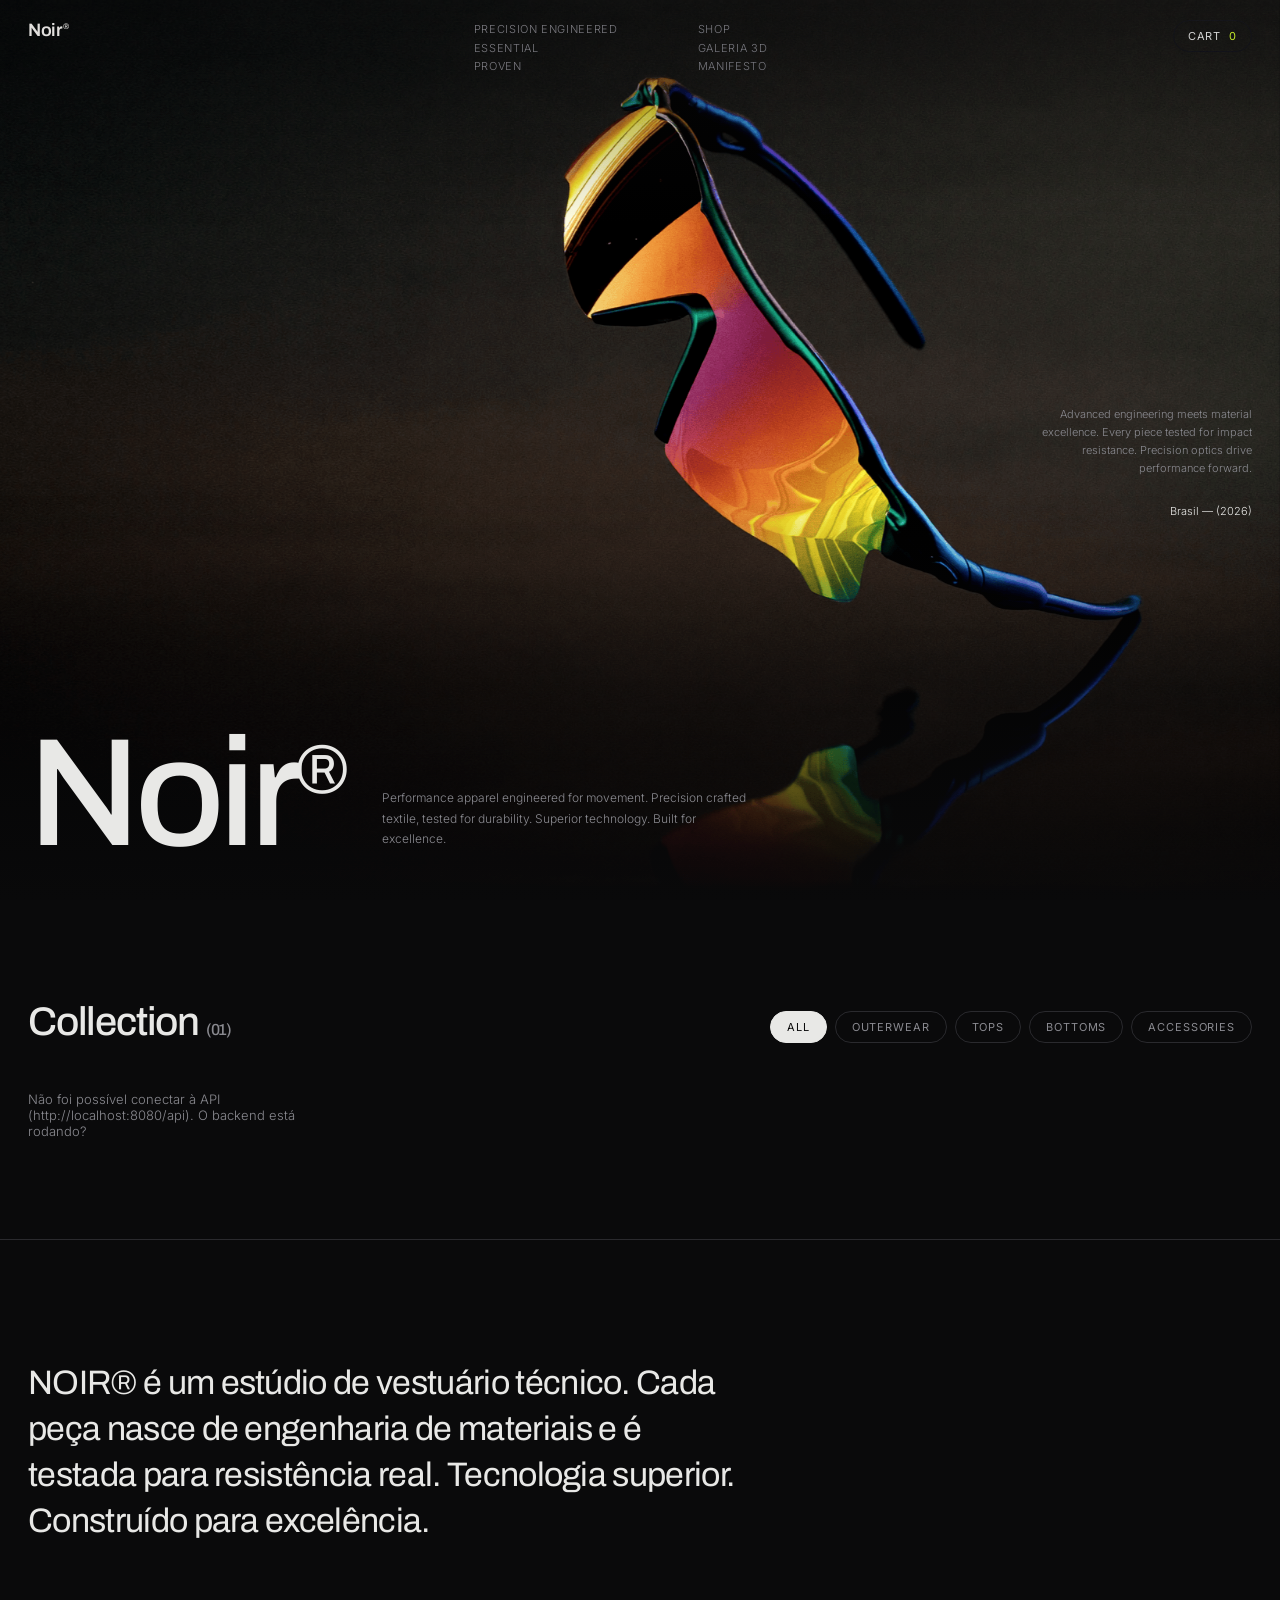
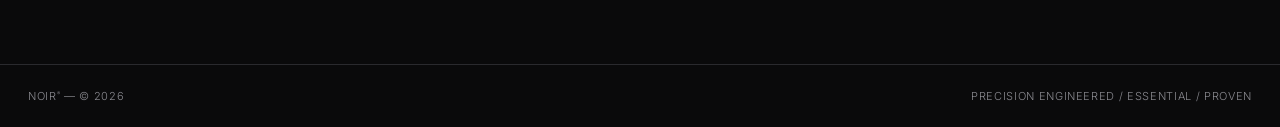
==== frontend/index.html @ 4ba8f9fb "inicilizer Noir Studio" ====
<!DOCTYPE html>
<html lang="pt-BR">
<head>
  <meta charset="UTF-8" />
  <meta name="viewport" content="width=device-width, initial-scale=1.0" />
  <title>NOIR® — Performance Apparel</title>
  <link rel="preconnect" href="https://fonts.googleapis.com" />
  <link href="https://fonts.googleapis.com/css2?family=Inter:wght@300;400;500;600&family=Archivo:wght@400;500;600&display=swap" rel="stylesheet" />
  <link rel="stylesheet" href="css/styles.css" />
</head>
<body>

  <!-- NAV -->
  <header class="nav">
    <a class="nav__brand" href="#">Noir<sup>®</sup></a>
    <nav class="nav__meta">
      <ul>
        <li>Precision engineered</li>
        <li>Essential</li>
        <li>Proven</li>
      </ul>
      <ul>
        <ul>
            <li><a href="#shop">Shop</a></li>
            <li><a href="gallery.html">Galeria 3D</a></li>
            <li><a href="#about">Manifesto</a></li>
    </ul>
      </ul>
    </nav>
    <button class="nav__cart" id="cartToggle">Cart <span id="cartCount">0</span></button>
  </header>

  <!-- HERO -->
  <section class="hero">
    <img src="assets/hero.png" alt="Editorial NOIR" class="hero__img" />
    <div class="hero__overlay"></div>

    <div class="hero__side hero__side--right">
      <p>Advanced engineering meets material excellence. Every piece tested for impact resistance. Precision optics drive performance forward.</p>
      <span class="hero__year">Brasil — (2026)</span>
    </div>

    <div class="hero__bottom">
      <h1>Noir<sup>®</sup></h1>
      <p class="hero__tagline">
        Performance apparel engineered for movement. Precision crafted textile,
        tested for durability. Superior technology. Built for excellence.
      </p>
    </div>
  </section>

  <!-- SHOP -->
  <main class="shop" id="shop">
    <div class="shop__head">
      <h2>Collection <span>(01)</span></h2>
      <div class="shop__filters" id="filters">
        <button data-cat="" class="active">All</button>
        <button data-cat="OUTERWEAR">Outerwear</button>
        <button data-cat="TOPS">Tops</button>
        <button data-cat="BOTTOMS">Bottoms</button>
        <button data-cat="ACCESSORIES">Accessories</button>
      </div>
    </div>
    <div class="shop__grid" id="productGrid"></div>
  </main>

  <!-- ABOUT -->
  <section class="about" id="about">
    <p>
      NOIR® é um estúdio de vestuário técnico. Cada peça nasce de engenharia de
      materiais e é testada para resistência real. Tecnologia superior.
      Construído para excelência.
    </p>
  </section>

  <footer class="footer">
    <span>Noir<sup>®</sup> — © 2026</span>
    <span>Precision engineered / Essential / Proven</span>
  </footer>

  <!-- CART DRAWER -->
  <aside class="cart" id="cartDrawer">
    <div class="cart__head">
      <h3>Cart</h3>
      <button id="cartClose">×</button>
    </div>
    <div class="cart__items" id="cartItems"></div>
    <div class="cart__foot">
      <div class="cart__total">Total <strong id="cartTotal">R$ 0,00</strong></div>
      <form id="checkoutForm">
        <input type="text" id="fName" placeholder="Nome" required />
        <input type="email" id="fEmail" placeholder="E-mail" required />
        <input type="text" id="fAddress" placeholder="Endereço" required />
        <button type="submit">Finalizar pedido</button>
      </form>
      <p class="cart__msg" id="cartMsg"></p>
    </div>
  </aside>
  <div class="backdrop" id="backdrop"></div>

  <script src="js/app.js"></script>
  <script src="js/scroll-fx.js"></script>
</body>
</html>
---- frontend/css/styles.css ----
:root {
  --bg: #0a0a0b;
  --surface: #111113;
  --line: #2a2a2e;
  --text: #e8e8e6;
  --muted: #8a8a90;
  --accent: #d8ff3e;
}

* { margin: 0; padding: 0; box-sizing: border-box; }

html { scroll-behavior: smooth; }

body {
  background: var(--bg);
  color: var(--text);
  font-family: "Inter", sans-serif;
  font-weight: 300;
  -webkit-font-smoothing: antialiased;
}

sup { font-size: 0.45em; vertical-align: super; }
a { color: inherit; text-decoration: none; }
button { font-family: inherit; cursor: pointer; }

/* ---------- NAV ---------- */
.nav {
  position: fixed;
  inset: 0 0 auto 0;
  z-index: 50;
  display: flex;
  justify-content: space-between;
  align-items: flex-start;
  padding: 20px 28px;
  mix-blend-mode: difference;
}

.nav__brand {
  font-family: "Archivo", sans-serif;
  font-size: 18px;
  font-weight: 600;
  letter-spacing: -0.02em;
}

.nav__meta { display: flex; gap: 80px; }
.nav__meta ul { list-style: none; }
.nav__meta li {
  font-size: 11px;
  text-transform: uppercase;
  letter-spacing: 0.06em;
  color: var(--muted);
  line-height: 1.7;
}
.nav__meta a:hover { color: var(--text); }

.nav__cart {
  background: none;
  border: 1px solid var(--line);
  color: var(--text);
  font-size: 11px;
  text-transform: uppercase;
  letter-spacing: 0.08em;
  padding: 8px 14px;
  border-radius: 999px;
  transition: 0.25s;
}
.nav__cart:hover { border-color: var(--text); }
#cartCount { color: var(--accent); margin-left: 4px; }

/* ---------- HERO ---------- */
.hero {
  position: relative;
  height: 100vh;
  overflow: hidden;
}

.hero__img {
  width: 100%; height: 100%;
  object-fit: cover;
  filter: grayscale(15%) contrast(1.05);
}

.hero__overlay {
  position: absolute; inset: 0;
  background: linear-gradient(to top, rgba(10,10,11,0.9) 0%, transparent 45%),
              linear-gradient(to bottom, rgba(10,10,11,0.5) 0%, transparent 25%);
}

.hero__side {
  position: absolute;
  top: 45%;
  width: 220px;
  font-size: 11px;
  line-height: 1.65;
  color: var(--muted);
  text-align: right;
}
.hero__side--right { right: 28px; }
.hero__year { display: block; margin-top: 24px; color: var(--text); }

.hero__bottom {
  position: absolute;
  left: 28px; right: 28px; bottom: 40px;
  display: flex;
  align-items: flex-end;
  gap: 40px;
  flex-wrap: wrap;
}

.hero__bottom h1 {
  font-family: "Archivo", sans-serif;
  font-size: clamp(72px, 12vw, 160px);
  font-weight: 500;
  letter-spacing: -0.04em;
  line-height: 0.85;
}

.hero__tagline {
  max-width: 380px;
  font-size: 12px;
  line-height: 1.7;
  color: var(--muted);
  padding-bottom: 10px;
}

/* ---------- SHOP ---------- */
.shop { padding: 100px 28px; }

.shop__head {
  display: flex;
  justify-content: space-between;
  align-items: flex-end;
  flex-wrap: wrap;
  gap: 24px;
  margin-bottom: 48px;
}

.shop__head h2 {
  font-family: "Archivo", sans-serif;
  font-size: 40px;
  font-weight: 500;
  letter-spacing: -0.03em;
}
.shop__head h2 span { color: var(--muted); font-size: 16px; }

.shop__filters { display: flex; gap: 8px; flex-wrap: wrap; }
.shop__filters button {
  background: none;
  border: 1px solid var(--line);
  color: var(--muted);
  font-size: 11px;
  text-transform: uppercase;
  letter-spacing: 0.08em;
  padding: 8px 16px;
  border-radius: 999px;
  transition: 0.25s;
}
.shop__filters button:hover,
.shop__filters button.active {
  color: var(--bg);
  background: var(--text);
  border-color: var(--text);
}

.shop__grid {
  display: grid;
  grid-template-columns: repeat(auto-fill, minmax(280px, 1fr));
  gap: 20px;
}

.card {
  background: var(--surface);
  border: 1px solid var(--line);
  overflow: hidden;
  transition: border-color 0.3s;
}
.card:hover { border-color: #45454b; }

.card__img {
  aspect-ratio: 3/4;
  overflow: hidden;
  background: #0e0e10;
}
.card__img img {
  width: 100%; height: 100%;
  object-fit: cover;
  filter: grayscale(20%);
  transition: transform 0.6s ease, filter 0.6s;
}
.card:hover .card__img img { transform: scale(1.04); filter: grayscale(0%); }

.card__body { padding: 16px; }
.card__cat {
  font-size: 10px;
  text-transform: uppercase;
  letter-spacing: 0.1em;
  color: var(--muted);
}
.card__name {
  font-family: "Archivo", sans-serif;
  font-size: 15px;
  font-weight: 500;
  margin: 6px 0 4px;
}
.card__desc { font-size: 11px; color: var(--muted); line-height: 1.5; min-height: 34px; }

.card__foot {
  display: flex;
  justify-content: space-between;
  align-items: center;
  margin-top: 14px;
}
.card__price { font-size: 14px; }
.card__add {
  background: none;
  border: 1px solid var(--line);
  color: var(--text);
  font-size: 10px;
  text-transform: uppercase;
  letter-spacing: 0.08em;
  padding: 8px 14px;
  border-radius: 999px;
  transition: 0.25s;
}
.card__add:hover { background: var(--accent); border-color: var(--accent); color: #000; }
.card__add:disabled { opacity: 0.3; cursor: not-allowed; }

/* ---------- ABOUT / FOOTER ---------- */
.about { padding: 120px 28px; border-top: 1px solid var(--line); }
.about p {
  max-width: 720px;
  font-family: "Archivo", sans-serif;
  font-size: clamp(22px, 3.4vw, 34px);
  font-weight: 400;
  letter-spacing: -0.02em;
  line-height: 1.35;
  color: var(--text);
}

.footer {
  display: flex;
  justify-content: space-between;
  padding: 24px 28px;
  border-top: 1px solid var(--line);
  font-size: 11px;
  color: var(--muted);
  text-transform: uppercase;
  letter-spacing: 0.06em;
}

/* ---------- CART ---------- */
.cart {
  position: fixed;
  top: 0; right: 0; bottom: 0;
  width: min(420px, 100%);
  background: var(--surface);
  border-left: 1px solid var(--line);
  z-index: 100;
  display: flex;
  flex-direction: column;
  transform: translateX(100%);
  transition: transform 0.35s cubic-bezier(0.2, 0.8, 0.2, 1);
}
.cart.open { transform: translateX(0); }

.cart__head {
  display: flex;
  justify-content: space-between;
  align-items: center;
  padding: 20px 24px;
  border-bottom: 1px solid var(--line);
}
.cart__head h3 { font-family: "Archivo", sans-serif; font-weight: 500; }
.cart__head button { background: none; border: none; color: var(--text); font-size: 24px; }

.cart__items { flex: 1; overflow-y: auto; padding: 16px 24px; }
.cart-item {
  display: flex;
  justify-content: space-between;
  gap: 12px;
  padding: 12px 0;
  border-bottom: 1px solid var(--line);
  font-size: 13px;
}
.cart-item__qty { display: flex; gap: 8px; align-items: center; }
.cart-item__qty button {
  background: none; border: 1px solid var(--line);
  color: var(--text); width: 22px; height: 22px; border-radius: 50%;
}
.cart__empty { color: var(--muted); font-size: 13px; padding-top: 24px; text-align: center; }

.cart__foot { padding: 20px 24px; border-top: 1px solid var(--line); }
.cart__total {
  display: flex; justify-content: space-between;
  font-size: 14px; margin-bottom: 16px;
}

#checkoutForm { display: grid; gap: 8px; }
#checkoutForm input {
  background: var(--bg);
  border: 1px solid var(--line);
  color: var(--text);
  padding: 12px 14px;
  font-size: 13px;
  font-family: inherit;
}
#checkoutForm input:focus { outline: none; border-color: var(--text); }
#checkoutForm button {
  background: var(--accent);
  border: none;
  padding: 14px;
  font-size: 12px;
  text-transform: uppercase;
  letter-spacing: 0.08em;
  font-weight: 600;
}

.cart__msg { font-size: 12px; margin-top: 10px; color: var(--accent); }

.backdrop {
  position: fixed; inset: 0;
  background: rgba(0,0,0,0.55);
  z-index: 90;
  opacity: 0;
  pointer-events: none;
  transition: opacity 0.3s;
}
.backdrop.show { opacity: 1; pointer-events: all; }

@media (max-width: 760px) {
  .nav__meta { display: none; }
  .hero__side { display: none; }
}

/* ---------- PRODUCT DETAIL ---------- */
.pdp {
  display: grid;
  grid-template-columns: 1.1fr 1fr;
  min-height: 100vh;
  padding-top: 64px;
}
.pdp__media { background: #0e0e10; }
.pdp__media img {
  width: 100%; height: 100%;
  object-fit: cover;
  filter: grayscale(15%);
}
.pdp__info {
  padding: 80px 56px;
  display: flex;
  flex-direction: column;
  gap: 16px;
  justify-content: center;
}
.pdp__info h1 {
  font-family: "Archivo", sans-serif;
  font-size: clamp(36px, 5vw, 64px);
  font-weight: 500;
  letter-spacing: -0.03em;
  line-height: 0.95;
}
.pdp__price { font-size: 20px; }
.pdp__desc { color: var(--muted); font-size: 14px; line-height: 1.7; max-width: 420px; }
.pdp__stock { font-size: 11px; text-transform: uppercase; letter-spacing: 0.08em; color: var(--muted); }
.pdp__add {
  margin-top: 8px;
  width: fit-content;
  background: var(--accent);
  border: none;
  padding: 16px 32px;
  font-size: 12px;
  text-transform: uppercase;
  letter-spacing: 0.08em;
  font-weight: 600;
}
.pdp__add:disabled { background: var(--line); color: var(--muted); cursor: not-allowed; }
.pdp__specs { list-style: none; margin-top: 24px; border-top: 1px solid var(--line); }
.pdp__specs li {
  padding: 12px 0;
  border-bottom: 1px solid var(--line);
  font-size: 11px;
  text-transform: uppercase;
  letter-spacing: 0.08em;
  color: var(--muted);
}
.pdp__error { padding: 140px 28px; color: var(--muted); }
@media (max-width: 860px) { .pdp { grid-template-columns: 1fr; } .pdp__info { padding: 40px 28px; } }

/* ---------- ADMIN ---------- */
.admin { max-width: 1100px; margin: 0 auto; padding: 110px 28px 60px; }
.admin h1 { font-family: "Archivo", sans-serif; font-weight: 500; letter-spacing: -0.03em; margin-bottom: 32px; }
.admin__login { max-width: 360px; display: grid; gap: 10px; }
.admin input, .admin select, .admin textarea {
  background: var(--surface);
  border: 1px solid var(--line);
  color: var(--text);
  padding: 12px 14px;
  font-size: 13px;
  font-family: inherit;
}
.admin input:focus, .admin select:focus, .admin textarea:focus { outline: none; border-color: var(--text); }
.admin .btn {
  background: var(--accent); border: none;
  padding: 12px 24px; font-size: 12px;
  text-transform: uppercase; letter-spacing: 0.08em; font-weight: 600;
}
.admin .btn--ghost { background: none; border: 1px solid var(--line); color: var(--text); }
.admin__bar { display: flex; justify-content: space-between; align-items: center; margin-bottom: 24px; }
.admin__form { display: grid; grid-template-columns: repeat(3, 1fr); gap: 10px; margin-bottom: 40px; }
.admin__form textarea { grid-column: 1 / -1; resize: vertical; min-height: 60px; }
.admin table { width: 100%; border-collapse: collapse; font-size: 13px; }
.admin th, .admin td { text-align: left; padding: 12px 10px; border-bottom: 1px solid var(--line); }
.admin th { font-size: 10px; text-transform: uppercase; letter-spacing: 0.1em; color: var(--muted); }
.admin td button { margin-right: 6px; background: none; border: 1px solid var(--line); color: var(--text); padding: 6px 12px; font-size: 11px; }
.admin td button:hover { border-color: var(--text); }
.admin__msg { font-size: 12px; color: var(--accent); margin: 12px 0; min-height: 16px; }
.admin__section { margin-top: 56px; }
.admin__check { display: flex; align-items: center; gap: 8px; font-size: 12px; color: var(--muted); }

/* ---------- 3D SCROLL EFFECTS ---------- */
body {
  perspective: 1800px;
}

.hero {
  transform-style: preserve-3d;
}

.hero__img {
  transform-origin: 50% 0%;
  will-change: transform;
  backface-visibility: hidden;
}

.hero__bottom,
.hero__side {
  will-change: transform;
}

.card {
  opacity: 0;
  transform: perspective(1000px) rotateX(35deg) rotateY(-8deg) translateY(80px) translateZ(-100px);
  transition: transform 0.9s cubic-bezier(0.16, 1, 0.3, 1), opacity 0.9s ease;
  transform-style: preserve-3d;
}

.card.in-view {
  opacity: 1;
  transform: perspective(1000px) rotateX(0deg) rotateY(0deg) translateY(0) translateZ(0);
}

.about p {
  opacity: 0;
  transform: perspective(1000px) rotateX(20deg) translateY(40px);
  transition: transform 1s cubic-bezier(0.16, 1, 0.3, 1), opacity 1s ease;
}

.about p.in-view {
  opacity: 1;
  transform: perspective(1000px) rotateX(0deg) translateY(0);
}

@media (prefers-reduced-motion: reduce) {
  .hero__img, .hero__bottom, .hero__side, .card, .about p {
    transition: none !important;
    transform: none !important;
    opacity: 1 !important;
  }
}
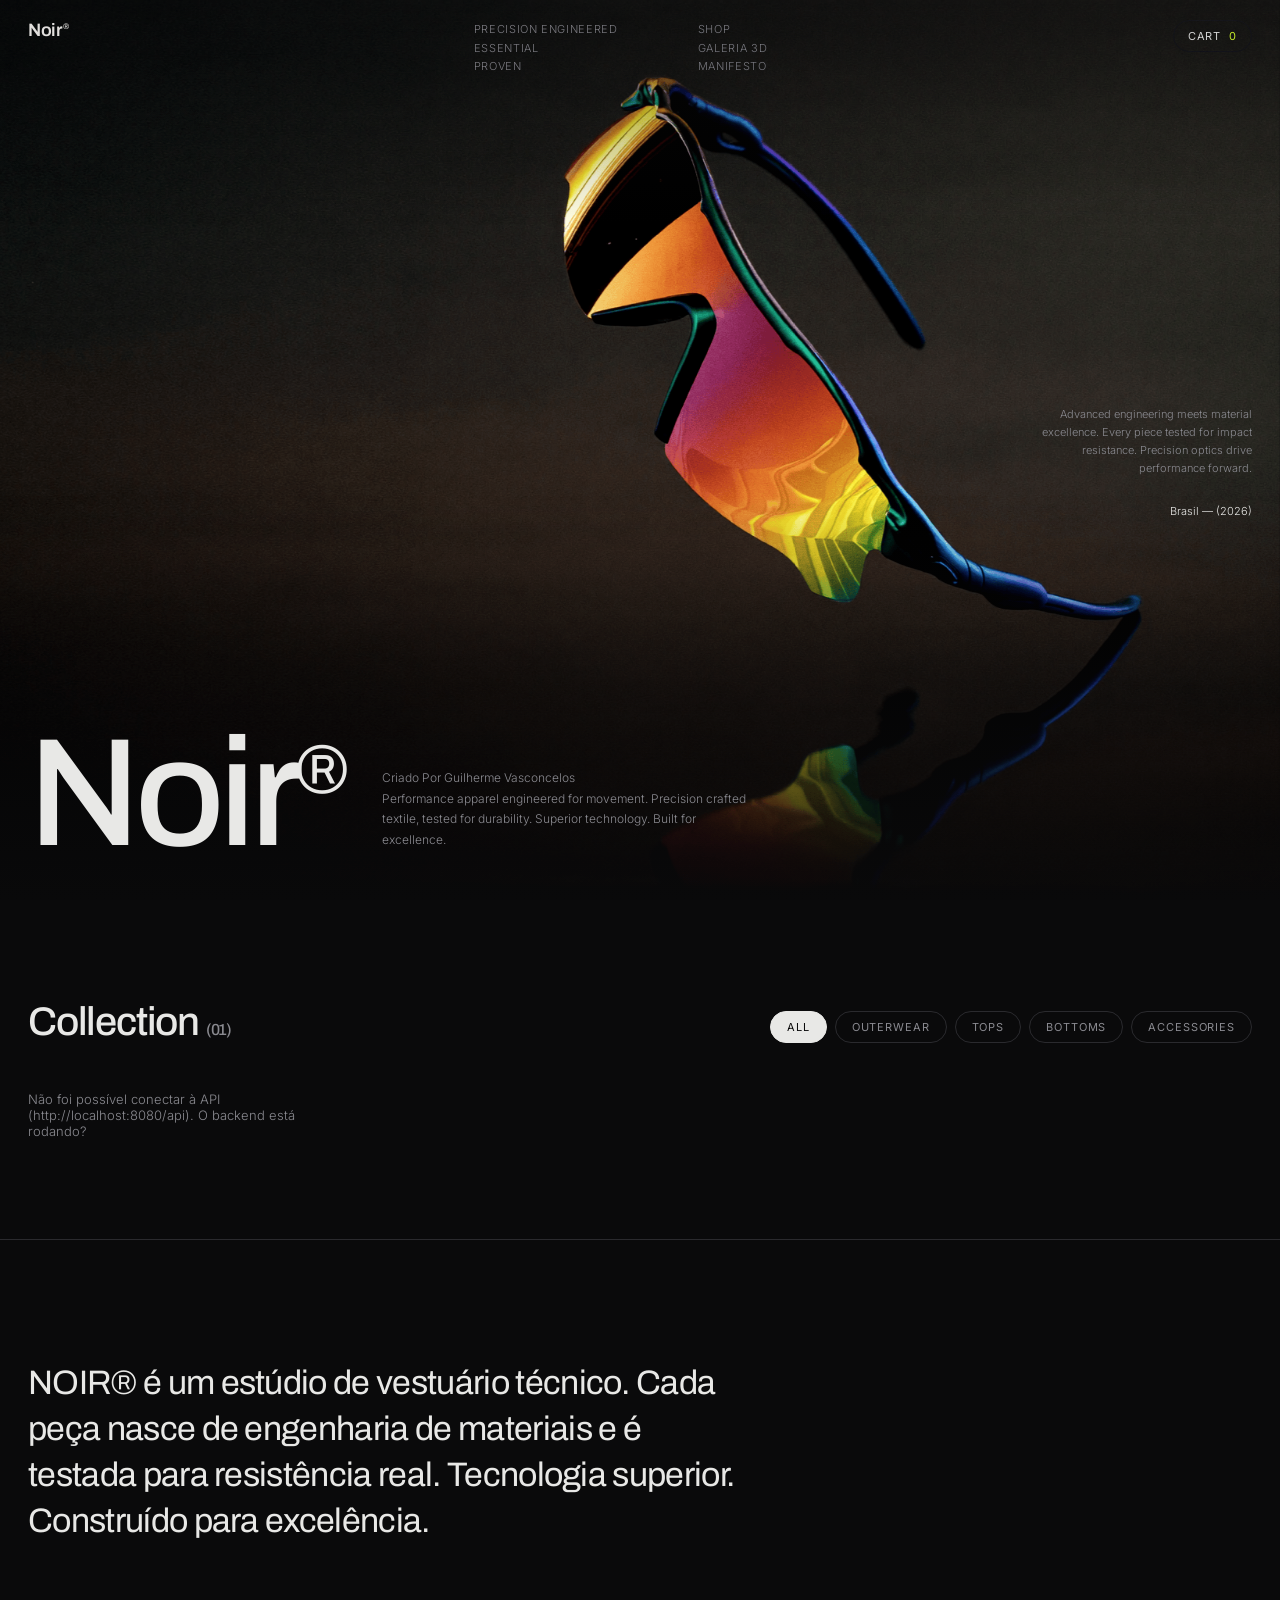
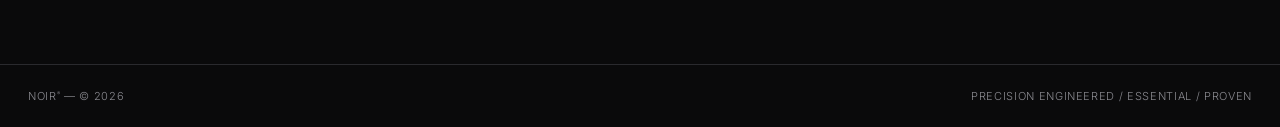
==== commit 54767b6e: "update gallery and styles CSS for improved layout and performance; add creator credit in index.html" ====
--- a/frontend/index.html
+++ b/frontend/index.html
@@ -43,6 +43,7 @@
     <div class="hero__bottom">
       <h1>Noir<sup>®</sup></h1>
       <p class="hero__tagline">
+        Criado Por <a href="http://" target="_blank" rel="noopener noreferrer">Guilherme Vasconcelos</a> <br>
         Performance apparel engineered for movement. Precision crafted textile,
         tested for durability. Superior technology. Built for excellence.
       </p>
--- a/frontend/css/styles.css
+++ b/frontend/css/styles.css
@@ -418,41 +418,35 @@
 .admin__check { display: flex; align-items: center; gap: 8px; font-size: 12px; color: var(--muted); }
 
 /* ---------- 3D SCROLL EFFECTS ---------- */
-body {
-  perspective: 1800px;
-}
-
-.hero {
-  transform-style: preserve-3d;
-}
-
-.hero__img {
-  transform-origin: 50% 0%;
-  will-change: transform;
-  backface-visibility: hidden;
-}
-
-.hero__bottom,
-.hero__side {
-  will-change: transform;
-}
-
 .card {
   opacity: 0;
-  transform: perspective(1000px) rotateX(35deg) rotateY(-8deg) translateY(80px) translateZ(-100px);
-  transition: transform 0.9s cubic-bezier(0.16, 1, 0.3, 1), opacity 0.9s ease;
+  visibility: visible;
+  transform: perspective(1000px)
+    rotateX(35deg)
+    rotateY(-8deg)
+    translateY(80px)
+    translateZ(-100px);
+  transition:
+    transform 0.9s cubic-bezier(0.16, 1, 0.3, 1),
+    opacity 0.9s ease;
   transform-style: preserve-3d;
 }
 
 .card.in-view {
   opacity: 1;
-  transform: perspective(1000px) rotateX(0deg) rotateY(0deg) translateY(0) translateZ(0);
+  transform: perspective(1000px)
+    rotateX(0deg)
+    rotateY(0deg)
+    translateY(0)
+    translateZ(0);
 }
 
 .about p {
   opacity: 0;
   transform: perspective(1000px) rotateX(20deg) translateY(40px);
-  transition: transform 1s cubic-bezier(0.16, 1, 0.3, 1), opacity 1s ease;
+  transition:
+    transform 1s cubic-bezier(0.16, 1, 0.3, 1),
+    opacity 1s ease;
 }
 
 .about p.in-view {
